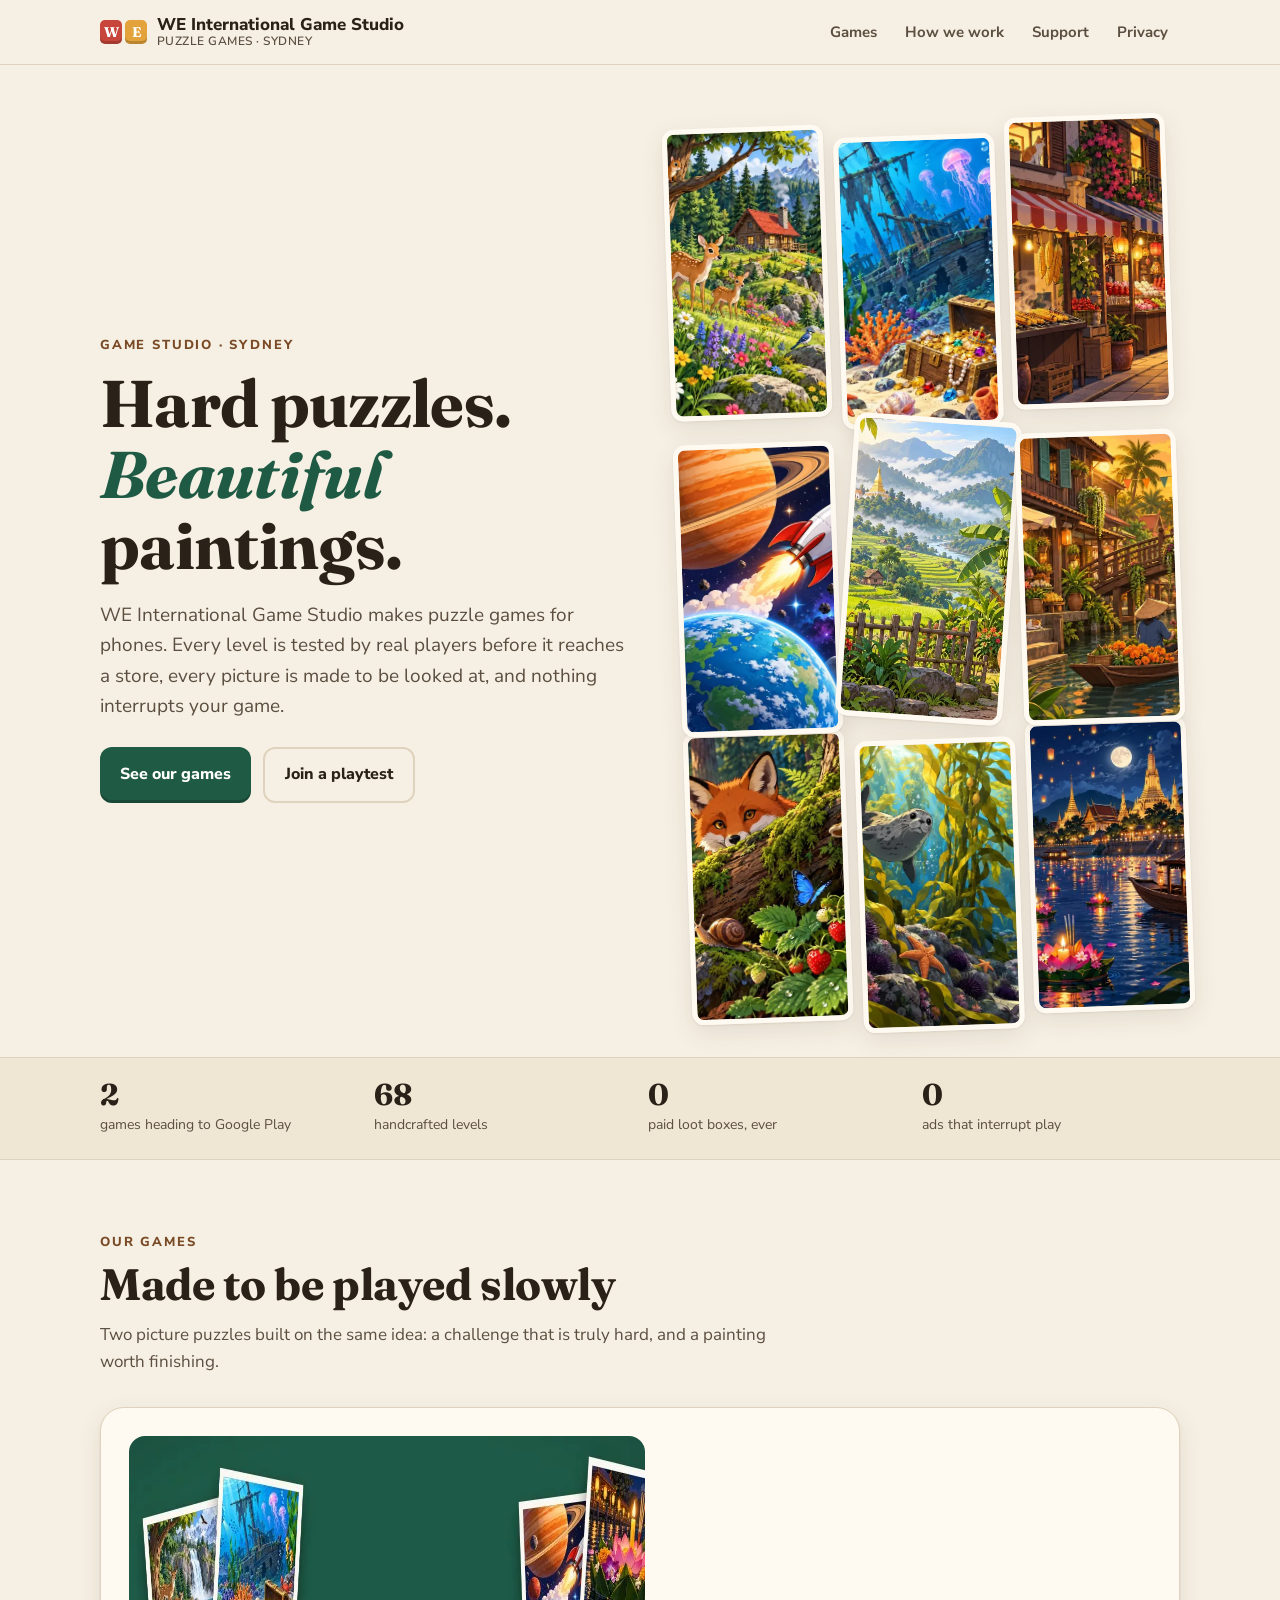
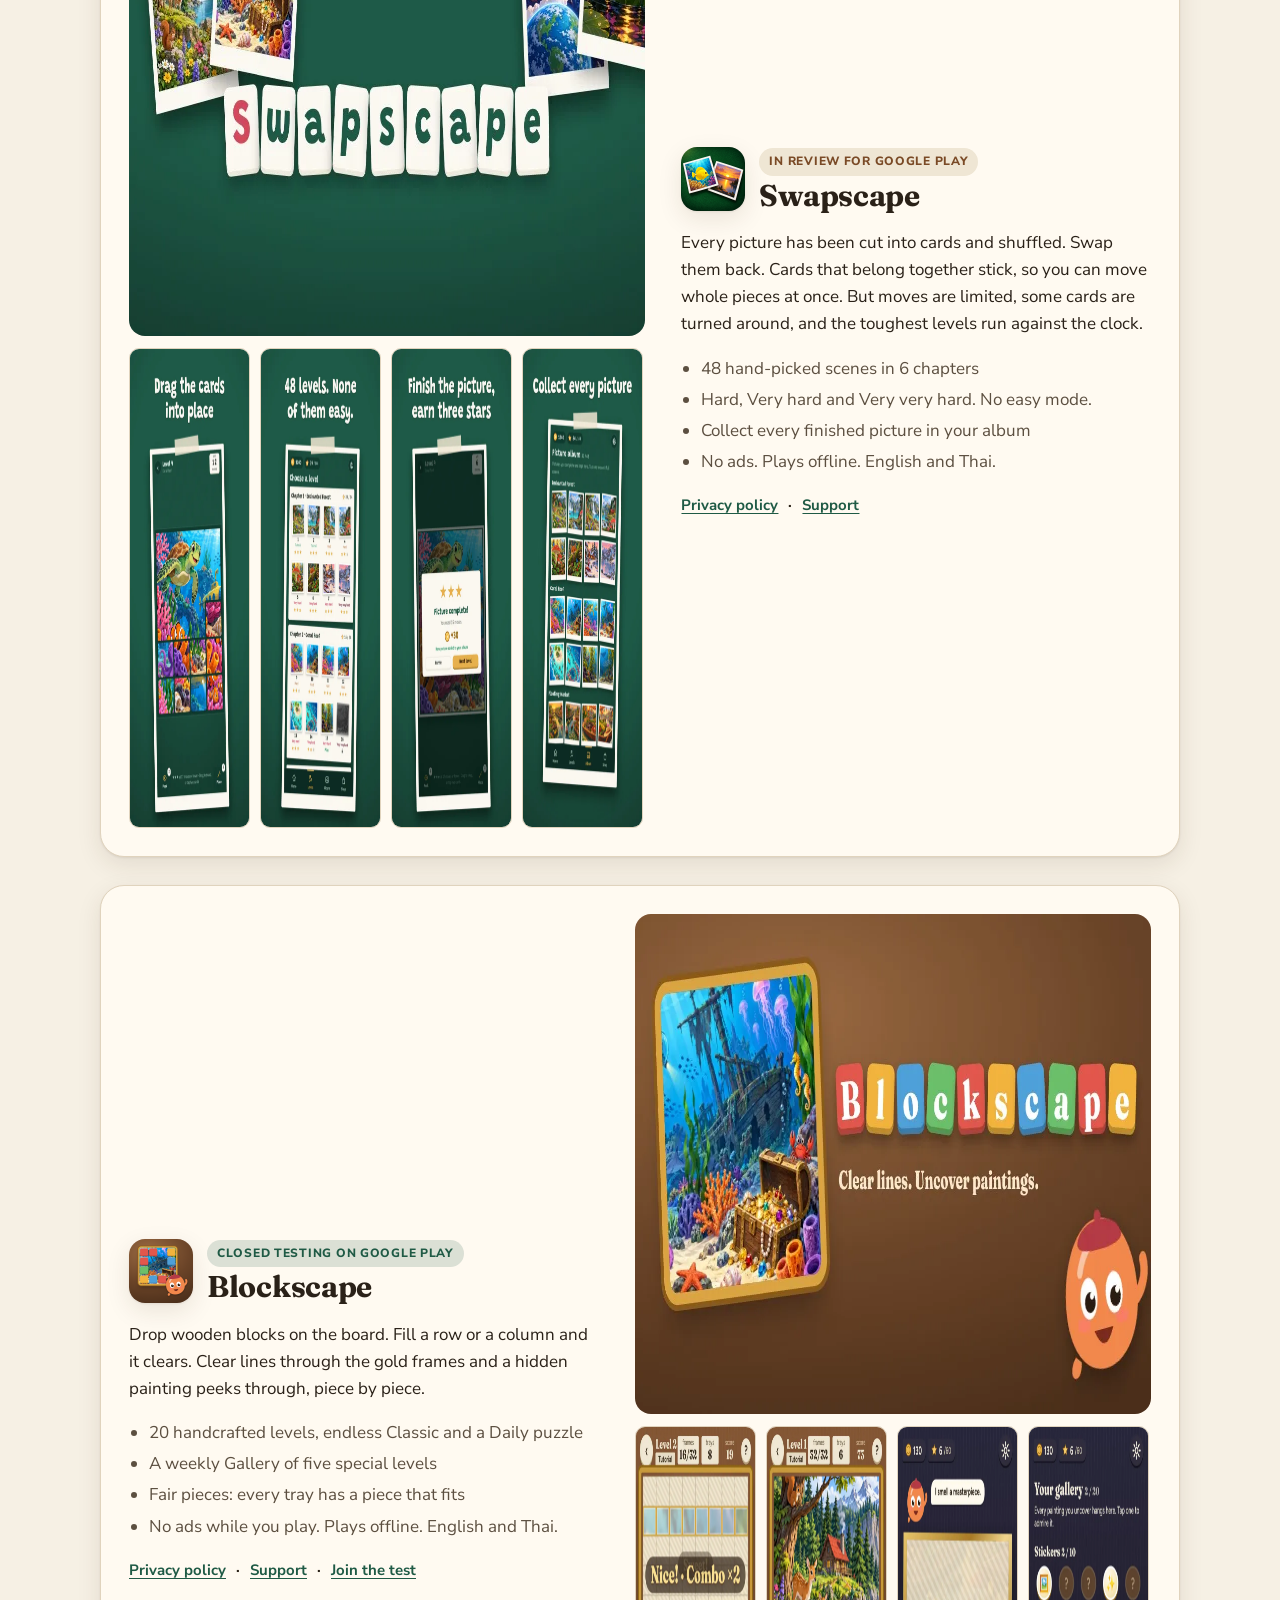
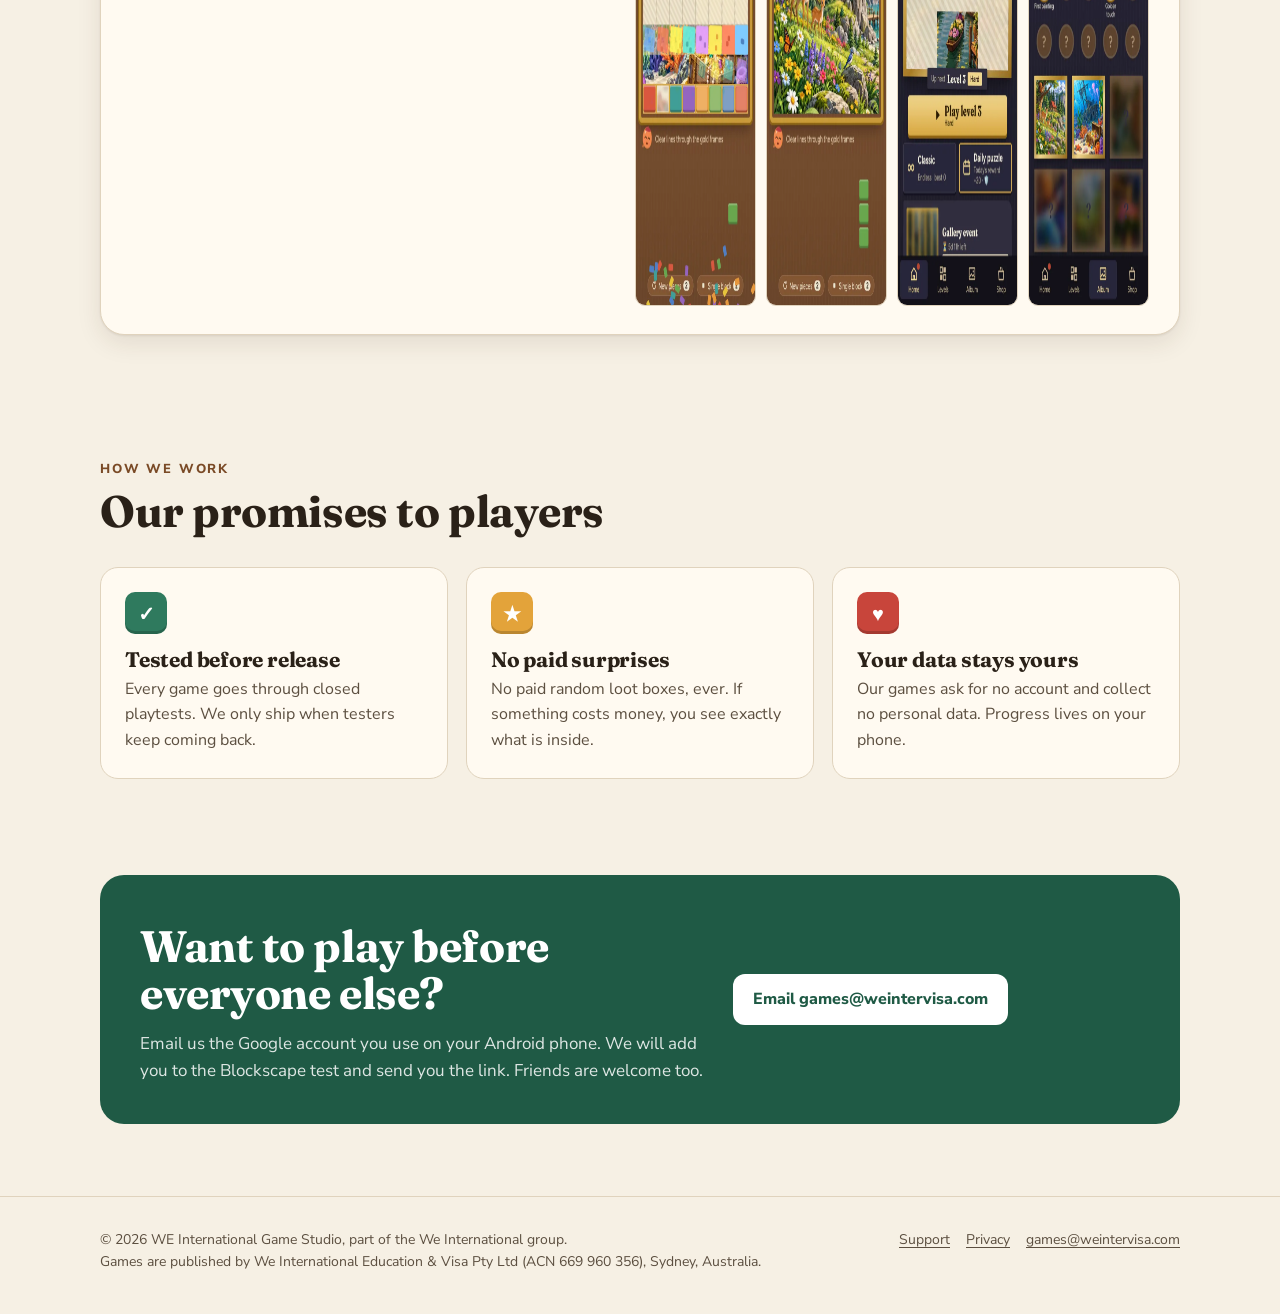
==== index.html @ 4d91bb36 "First version of weintergames.com: home, games, support, privacy (studio + Swapscape + Blockscape) C" ====
<!doctype html>
<html lang="en">
<head>
<meta charset="utf-8">
<meta name="viewport" content="width=device-width,initial-scale=1">
<title>WE International Game Studio · Picture puzzle games</title>
<meta name="description" content="WE International Game Studio makes hard, beautiful picture puzzle games for phones: Swapscape and Blockscape. No forced ads, no paid loot boxes.">
<link rel="canonical" href="https://weintergames.com/">
<meta property="og:title" content="WE International Game Studio · Picture puzzle games">
<meta property="og:description" content="WE International Game Studio makes hard, beautiful picture puzzle games for phones: Swapscape and Blockscape. No forced ads, no paid loot boxes.">
<meta property="og:image" content="https://weintergames.com/assets/img/swapscape-feature.webp">
<meta name="theme-color" content="#1f5a45">
<link rel="icon" href="assets/favicon.svg" type="image/svg+xml">
<link rel="preconnect" href="https://fonts.googleapis.com"><link rel="preconnect" href="https://fonts.gstatic.com" crossorigin>
<link href="https://fonts.googleapis.com/css2?family=Fraunces:ital,opsz,wght@0,9..144,600;0,9..144,700;1,9..144,600&family=Nunito+Sans:wght@400;600;700;800&display=swap" rel="stylesheet">
<link rel="stylesheet" href="assets/site.css">
</head>
<body>
<a class="skip" href="#main">Skip to content</a>
<header class="top"><div class="wrap">
<a class="brand" href="./" aria-label="WE International Game Studio home"><span class="mark" aria-hidden="true"><i>W</i><i>E</i></span><span>WE International Game Studio<small>PUZZLE GAMES · SYDNEY</small></span></a>
<nav aria-label="Main"><ul><li class=hide-sm><a href="#games">Games</a></li><li class=hide-sm><a href="#how">How we work</a></li><li><a href="support/">Support</a></li><li><a href="privacy/">Privacy</a></li></ul></nav>
</div></header>
<main id="main">
<section class="hero"><div class="wrap">
<div>
<div class="eyebrow">Game studio · Sydney</div>
<h1>Hard puzzles.<br><em>Beautiful</em> paintings.</h1>
<p class="lede">WE International Game Studio makes puzzle games for phones. Every level is tested by real players before it reaches a store, every picture is made to be looked at, and nothing interrupts your game.</p>
<div class="btns"><a class="btn primary" href="#games">See our games</a><a class="btn ghost" href="#test">Join a playtest</a></div>
</div>
<div class="mosaic" aria-hidden="true"><img src="assets/img/p-f1a.webp" alt="" width="260" height="292"><img src="assets/img/p-o2b.webp" alt="" width="260" height="292"><img src="assets/img/p-n3a.webp" alt="" width="260" height="292"><img src="assets/img/p-s1a.webp" alt="" width="260" height="292"><img src="assets/img/p-v2a.webp" alt="" width="260" height="292"><img src="assets/img/p-m3a.webp" alt="" width="260" height="292"><img src="assets/img/p-f3b.webp" alt="" width="260" height="292"><img src="assets/img/p-o4a.webp" alt="" width="260" height="292"><img src="assets/img/p-n1b.webp" alt="" width="260" height="292"></div>
</div></section>
<div class="stats"><div class="wrap"><ul>
<li><b>2</b><span>games heading to Google Play</span></li>
<li><b>68</b><span>handcrafted levels</span></li>
<li><b>0</b><span>paid loot boxes, ever</span></li>
<li><b>0</b><span>ads that interrupt play</span></li>
</ul></div></div>
<section class="block" id="games"><div class="wrap">
<div class="head"><div class="eyebrow">Our games</div><h2>Made to be played slowly</h2><p>Two picture puzzles built on the same idea: a challenge that is truly hard, and a painting worth finishing.</p></div>
<article class="game" id="swapscape">
<div class="media"><img class="feature" src="assets/img/swapscape-feature.webp" alt="Swapscape: Picture Swap artwork" width="1024" height="500" loading="lazy"><div class="shots"><img src="assets/img/swapscape-1-board.webp" alt="Swapscape screenshot" loading="lazy" width="270" height="480"><img src="assets/img/swapscape-2-map.webp" alt="Swapscape screenshot" loading="lazy" width="270" height="480"><img src="assets/img/swapscape-3-win.webp" alt="Swapscape screenshot" loading="lazy" width="270" height="480"><img src="assets/img/swapscape-4-album.webp" alt="Swapscape screenshot" loading="lazy" width="270" height="480"></div></div>
<div>
<div class="g-title"><img src="assets/img/swapscape-icon.png" alt="" width="64" height="64"><div><span class="tag">In review for Google Play</span><h3>Swapscape</h3></div></div>
<p>Every picture has been cut into cards and shuffled. Swap them back. Cards that belong together stick, so you can move whole pieces at once. But moves are limited, some cards are turned around, and the toughest levels run against the clock.</p>
<ul><li>48 hand-picked scenes in 6 chapters</li><li>Hard, Very hard and Very very hard. No easy mode.</li><li>Collect every finished picture in your album</li><li>No ads. Plays offline. English and Thai.</li></ul>
<div class="links"><a href="privacy/swapscape/">Privacy policy</a><span aria-hidden="true">·</span><a href="support/#swapscape">Support</a></div>
</div>
</article>
<article class="game flip" id="blockscape">
<div class="media"><img class="feature" src="assets/img/blockscape-feature.webp" alt="Blockscape: Block Puzzle Art artwork" width="1024" height="500" loading="lazy"><div class="shots"><img src="assets/img/blockscape-1-combo.webp" alt="Blockscape screenshot" loading="lazy" width="270" height="480"><img src="assets/img/blockscape-2-win.webp" alt="Blockscape screenshot" loading="lazy" width="270" height="480"><img src="assets/img/blockscape-3-dark.webp" alt="Blockscape screenshot" loading="lazy" width="270" height="480"><img src="assets/img/blockscape-4-album.webp" alt="Blockscape screenshot" loading="lazy" width="270" height="480"></div></div>
<div>
<div class="g-title"><img src="assets/img/blockscape-icon.png" alt="" width="64" height="64"><div><span class="tag live">Closed testing on Google Play</span><h3>Blockscape</h3></div></div>
<p>Drop wooden blocks on the board. Fill a row or a column and it clears. Clear lines through the gold frames and a hidden painting peeks through, piece by piece.</p>
<ul><li>20 handcrafted levels, endless Classic and a Daily puzzle</li><li>A weekly Gallery of five special levels</li><li>Fair pieces: every tray has a piece that fits</li><li>No ads while you play. Plays offline. English and Thai.</li></ul>
<div class="links"><a href="privacy/blockscape/">Privacy policy</a><span aria-hidden="true">·</span><a href="support/#blockscape">Support</a> <span aria-hidden="true">·</span><a href="#test">Join the test</a></div>
</div>
</article>
</div></section>
<section class="block" id="how" style="padding-top:24px"><div class="wrap">
<div class="head"><div class="eyebrow">How we work</div><h2>Our promises to players</h2></div>
<div class="principles">
<div class="card"><div class="ico" style="background:var(--green-2)">✓</div><h3>Tested before release</h3><p>Every game goes through closed playtests. We only ship when testers keep coming back.</p></div>
<div class="card"><div class="ico" style="background:var(--amber)">★</div><h3>No paid surprises</h3><p>No paid random loot boxes, ever. If something costs money, you see exactly what is inside.</p></div>
<div class="card"><div class="ico" style="background:var(--red)">♥</div><h3>Your data stays yours</h3><p>Our games ask for no account and collect no personal data. Progress lives on your phone.</p></div>
</div>
</div></section>
<section class="block" id="test" style="padding-top:24px"><div class="wrap">
<div class="contact">
<div><h2>Want to play before everyone else?</h2><p>Email us the Google account you use on your Android phone. We will add you to the Blockscape test and send you the link. Friends are welcome too.</p></div>
<div><a class="btn" href="mailto:games@weintervisa.com?subject=Playtest%20invite">Email games@weintervisa.com</a></div>
</div>
</div></section>
</main>
<footer><div class="wrap">
<div>© 2026 WE International Game Studio, part of the We International group.<br>Games are published by We International Education &amp; Visa Pty Ltd (ACN 669 960 356), Sydney, Australia.</div>
<ul><li><a href="support/">Support</a></li><li><a href="privacy/">Privacy</a></li><li><a href="mailto:games@weintervisa.com">games@weintervisa.com</a></li></ul>
</div></footer>
</body>
</html>
---- assets/site.css ----
:root{
  --paper:#f6f0e4; --paper-2:#efe6d4; --card:#fffaf1; --ink:#2a2118; --ink-2:#5c4f40; --line:#e0d3bd;
  --green:#1f5a45; --green-2:#2f7a5e; --wood:#7a4a26; --amber:#e3a33a; --red:#c8453b; --blue:#3f7fc1;
  --shadow:0 1px 2px rgba(60,40,20,.08),0 8px 24px rgba(60,40,20,.10);
  --radius:18px; --max:1120px;
  --display:"Fraunces",Georgia,serif; --body:"Nunito Sans",system-ui,-apple-system,"Segoe UI",sans-serif;
}
@media (prefers-color-scheme:dark){:root:not([data-theme="light"]){
  --paper:#17130f; --paper-2:#1f1a14; --card:#241e17; --ink:#f3eadb; --ink-2:#c3b49e; --line:#3a3027;
  --green:#5fbf95; --green-2:#7fd3ad; --wood:#d39a6a; --shadow:0 1px 2px rgba(0,0,0,.3),0 10px 28px rgba(0,0,0,.35);
}}
*{box-sizing:border-box}
html{scroll-behavior:smooth}
body{margin:0;background:var(--paper);color:var(--ink);font:17px/1.6 var(--body);-webkit-font-smoothing:antialiased}
img{max-width:100%;display:block}
a{color:var(--green);text-underline-offset:3px}
.wrap{max-width:var(--max);margin:0 auto;padding:0 20px}
.skip{position:absolute;left:-999px}.skip:focus{left:12px;top:12px;background:var(--card);padding:8px 12px;border-radius:8px;z-index:9}

/* header */
.top{position:sticky;top:0;z-index:5;background:color-mix(in srgb,var(--paper) 88%,transparent);backdrop-filter:blur(10px);border-bottom:1px solid var(--line)}
.top .wrap{display:flex;align-items:center;justify-content:space-between;height:64px;gap:16px}
.brand{display:flex;align-items:center;gap:10px;text-decoration:none;color:var(--ink);font-weight:800;line-height:1.1}
.brand small{display:block;font-weight:600;color:var(--ink-2);font-size:12px;letter-spacing:.04em}
.mark{display:flex;gap:3px}
.mark i{display:grid;place-items:center;width:22px;height:24px;border-radius:5px;font:700 14px/1 var(--display);font-style:normal;color:#fff;box-shadow:inset 0 -3px 0 rgba(0,0,0,.18)}
.mark i:nth-child(1){background:var(--red)}.mark i:nth-child(2){background:var(--amber)}
nav ul{display:flex;gap:4px;list-style:none;margin:0;padding:0}
nav a{display:block;padding:8px 12px;border-radius:10px;color:var(--ink-2);text-decoration:none;font-weight:700;font-size:15px}
nav a:hover,nav a[aria-current]{background:var(--paper-2);color:var(--ink)}
@media (max-width:640px){nav .hide-sm{display:none}.brand small{display:none}.brand{font-size:14px}nav a{padding:8px 9px;font-size:14px}.top .wrap{gap:8px}}

/* hero */
.hero{padding:56px 0 40px}
.hero .wrap{display:grid;grid-template-columns:1.05fr 1fr;gap:48px;align-items:center}
.eyebrow{font-weight:800;font-size:13px;letter-spacing:.14em;text-transform:uppercase;color:var(--wood)}
h1,h2,h3{font-family:var(--display);line-height:1.08;margin:0;letter-spacing:-.01em}
h1{font-size:clamp(40px,6vw,66px);font-weight:700;margin:12px 0 18px}
h1 em{font-style:italic;color:var(--green)}
.lede{font-size:19px;color:var(--ink-2);max-width:34em;margin:0 0 26px}
.btns{display:flex;flex-wrap:wrap;gap:12px}
.btn{display:inline-flex;align-items:center;gap:8px;padding:13px 20px;border-radius:12px;font-weight:800;text-decoration:none;font-size:16px;transition:transform .15s}
.btn:hover{transform:translateY(-1px)}
.btn.primary{background:var(--green);color:#fff;box-shadow:inset 0 -3px 0 rgba(0,0,0,.2)}
@media (prefers-color-scheme:dark){:root:not([data-theme="light"]) .btn.primary{color:#10261d}}
.btn.ghost{border:2px solid var(--line);color:var(--ink)}
.mosaic{display:grid;grid-template-columns:repeat(3,1fr);gap:10px;transform:rotate(-2deg)}
.mosaic img{border-radius:12px;aspect-ratio:1/1.12;object-fit:cover;box-shadow:var(--shadow);border:5px solid var(--card)}
.mosaic img:nth-child(2n){transform:translateY(14px)}
.mosaic img:nth-child(5){transform:rotate(6deg) scale(1.04)}
@media (max-width:860px){.hero .wrap{grid-template-columns:1fr;gap:32px}.mosaic{max-width:440px}}

/* stats */
.stats{border-block:1px solid var(--line);background:var(--paper-2)}
.stats ul{display:grid;grid-template-columns:repeat(4,1fr);list-style:none;margin:0;padding:22px 0;gap:16px}
.stats b{display:block;font:700 30px/1 var(--display);color:var(--ink)}
.stats span{font-size:14px;color:var(--ink-2)}
@media (max-width:640px){.stats ul{grid-template-columns:repeat(2,1fr)}}

/* sections */
section.block{padding:72px 0}
.head{max-width:40em;margin-bottom:32px}
h2{font-size:clamp(30px,4vw,44px);font-weight:700;margin:8px 0 12px}
.head p{color:var(--ink-2);margin:0}

.game{display:grid;grid-template-columns:1.1fr 1fr;gap:36px;align-items:center;background:var(--card);border:1px solid var(--line);border-radius:24px;padding:28px;box-shadow:var(--shadow);margin-bottom:28px}
.game.flip{grid-template-columns:1fr 1.1fr}.game.flip .media{order:2}
.game .feature{border-radius:16px;width:100%}
.shots{display:flex;gap:10px;margin-top:12px}
.shots img{width:calc(25% - 8px);border-radius:10px;border:1px solid var(--line)}
.g-title{display:flex;align-items:center;gap:14px;margin-bottom:10px}
.g-title img{width:64px;height:64px;border-radius:16px;box-shadow:var(--shadow)}
.g-title h3{font-size:30px}
.tag{display:inline-block;font-size:12px;font-weight:800;letter-spacing:.06em;text-transform:uppercase;padding:4px 10px;border-radius:99px;background:var(--paper-2);color:var(--wood);margin-bottom:4px}
.tag.live{background:color-mix(in srgb,var(--green) 16%,transparent);color:var(--green)}
.game ul{padding-left:20px;margin:12px 0 18px;color:var(--ink-2)}
.game li{margin:4px 0}
.links{display:flex;flex-wrap:wrap;gap:10px;font-weight:700;font-size:15px}
@media (max-width:860px){.game,.game.flip{grid-template-columns:1fr;padding:20px}.game.flip .media{order:0}}

.principles{display:grid;grid-template-columns:repeat(3,1fr);gap:18px}
.card{background:var(--card);border:1px solid var(--line);border-radius:var(--radius);padding:24px}
.card .ico{width:42px;height:42px;border-radius:10px;display:grid;place-items:center;font:700 20px var(--display);color:#fff;margin-bottom:14px;box-shadow:inset 0 -3px 0 rgba(0,0,0,.18)}
.card h3{font-size:21px;margin-bottom:6px}
.card p{margin:0;color:var(--ink-2);font-size:16px}
@media (max-width:860px){.principles{grid-template-columns:1fr}}

.contact{background:var(--green);color:#fff;border-radius:24px;padding:40px;display:grid;grid-template-columns:1.4fr 1fr;gap:24px;align-items:center}
.contact h2{color:#fff}.contact p{color:rgba(255,255,255,.85);margin:0}
.contact a.btn{background:#fff;color:var(--green)}
@media (prefers-color-scheme:dark){:root:not([data-theme="light"]) .contact{background:#1d3b2f}:root:not([data-theme="light"]) .contact a.btn{color:#1d3b2f}}
@media (max-width:760px){.contact{grid-template-columns:1fr;padding:28px}}

/* legal pages */
.doc{max-width:760px;margin:0 auto;padding:48px 20px 72px}
.doc h1{font-size:clamp(34px,5vw,48px)}
.doc h2{font-size:26px;margin:36px 0 8px}
.doc .meta{color:var(--ink-2);font-size:15px}
.doc .lang{display:flex;gap:8px;margin:18px 0 8px}
.doc .lang a{padding:6px 12px;border-radius:99px;border:1px solid var(--line);text-decoration:none;font-weight:700;font-size:14px}
.doc hr{border:0;border-top:1px solid var(--line);margin:48px 0}
.doc dl{margin:0}.doc dt{font-weight:800;margin-top:16px}.doc dd{margin:2px 0 0;color:var(--ink-2)}
.list{display:grid;gap:12px;padding:0;list-style:none}
.list a{display:flex;align-items:center;gap:14px;background:var(--card);border:1px solid var(--line);border-radius:14px;padding:14px;text-decoration:none;color:var(--ink);font-weight:800}
.list img{width:44px;height:44px;border-radius:11px}

footer{border-top:1px solid var(--line);padding:32px 0 40px;color:var(--ink-2);font-size:14px}
footer .wrap{display:flex;flex-wrap:wrap;justify-content:space-between;gap:16px}
footer a{color:var(--ink-2)}
footer ul{display:flex;gap:16px;list-style:none;padding:0;margin:0}
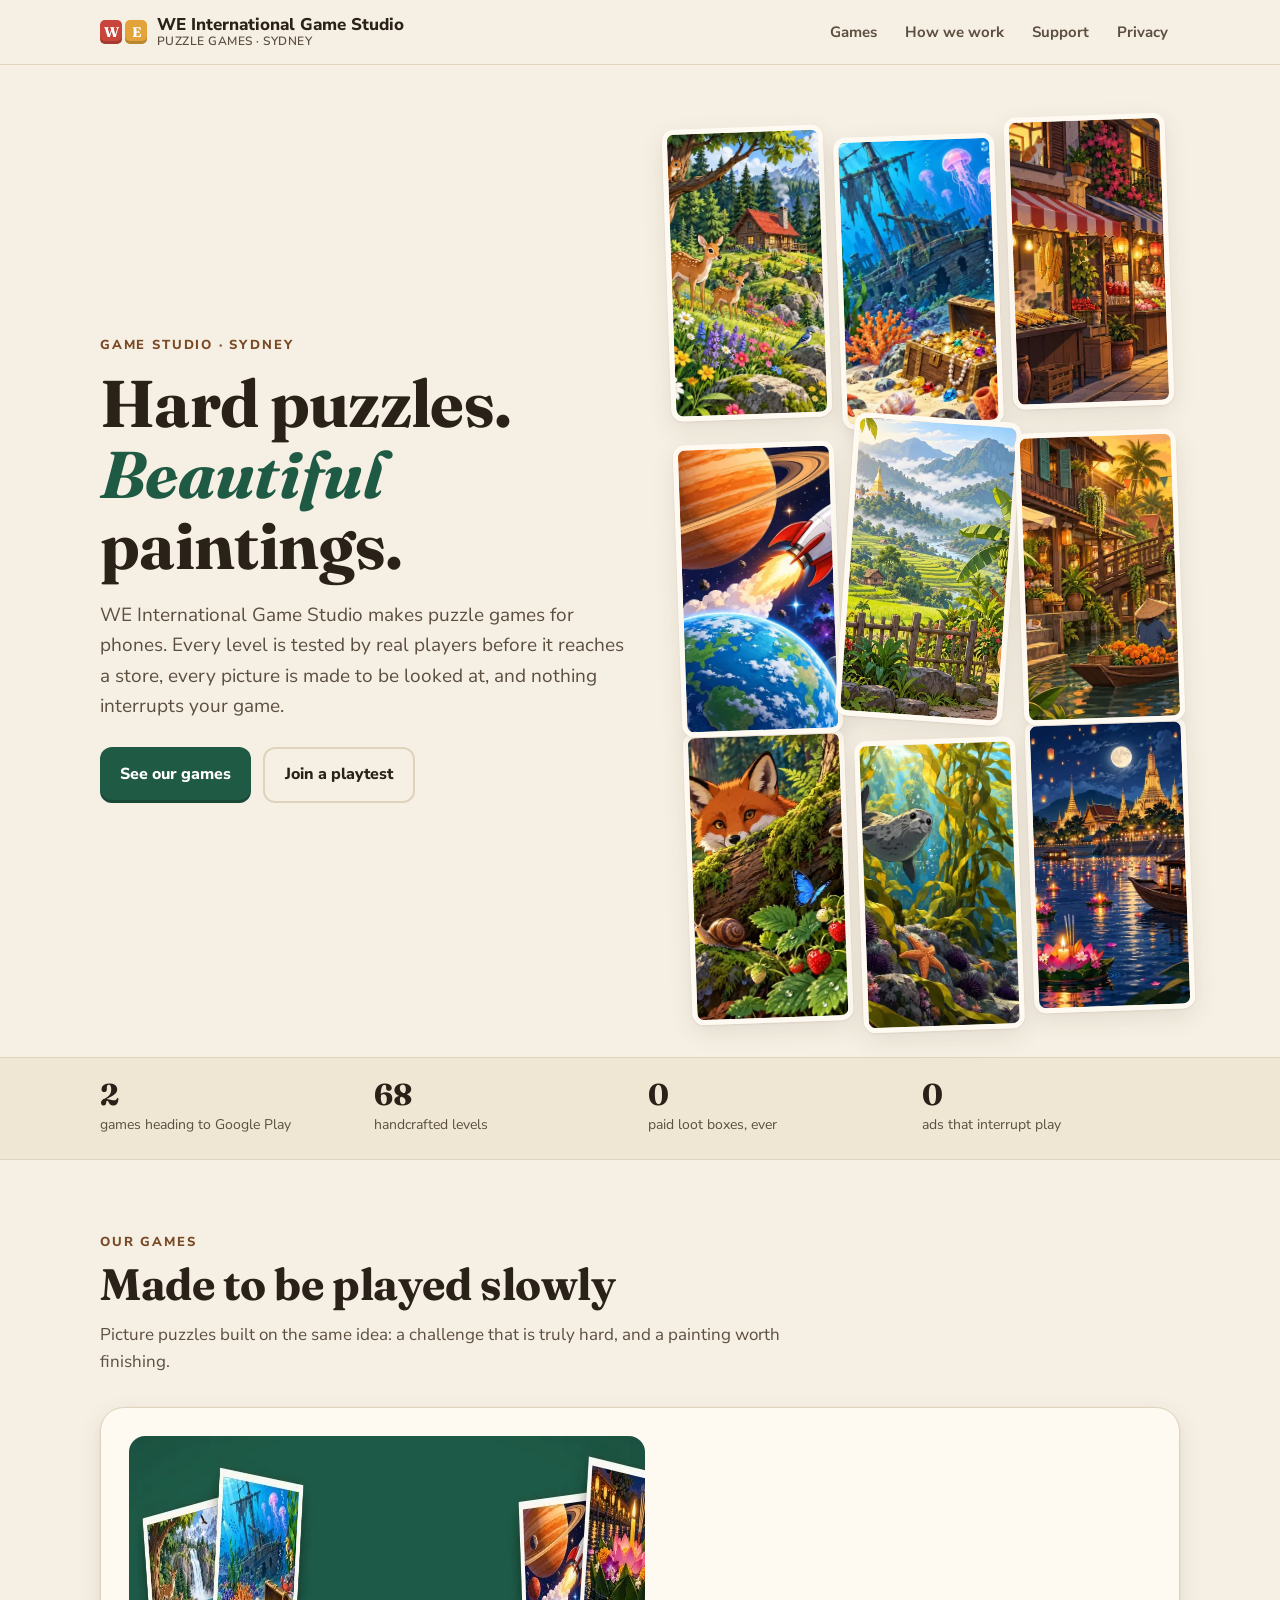
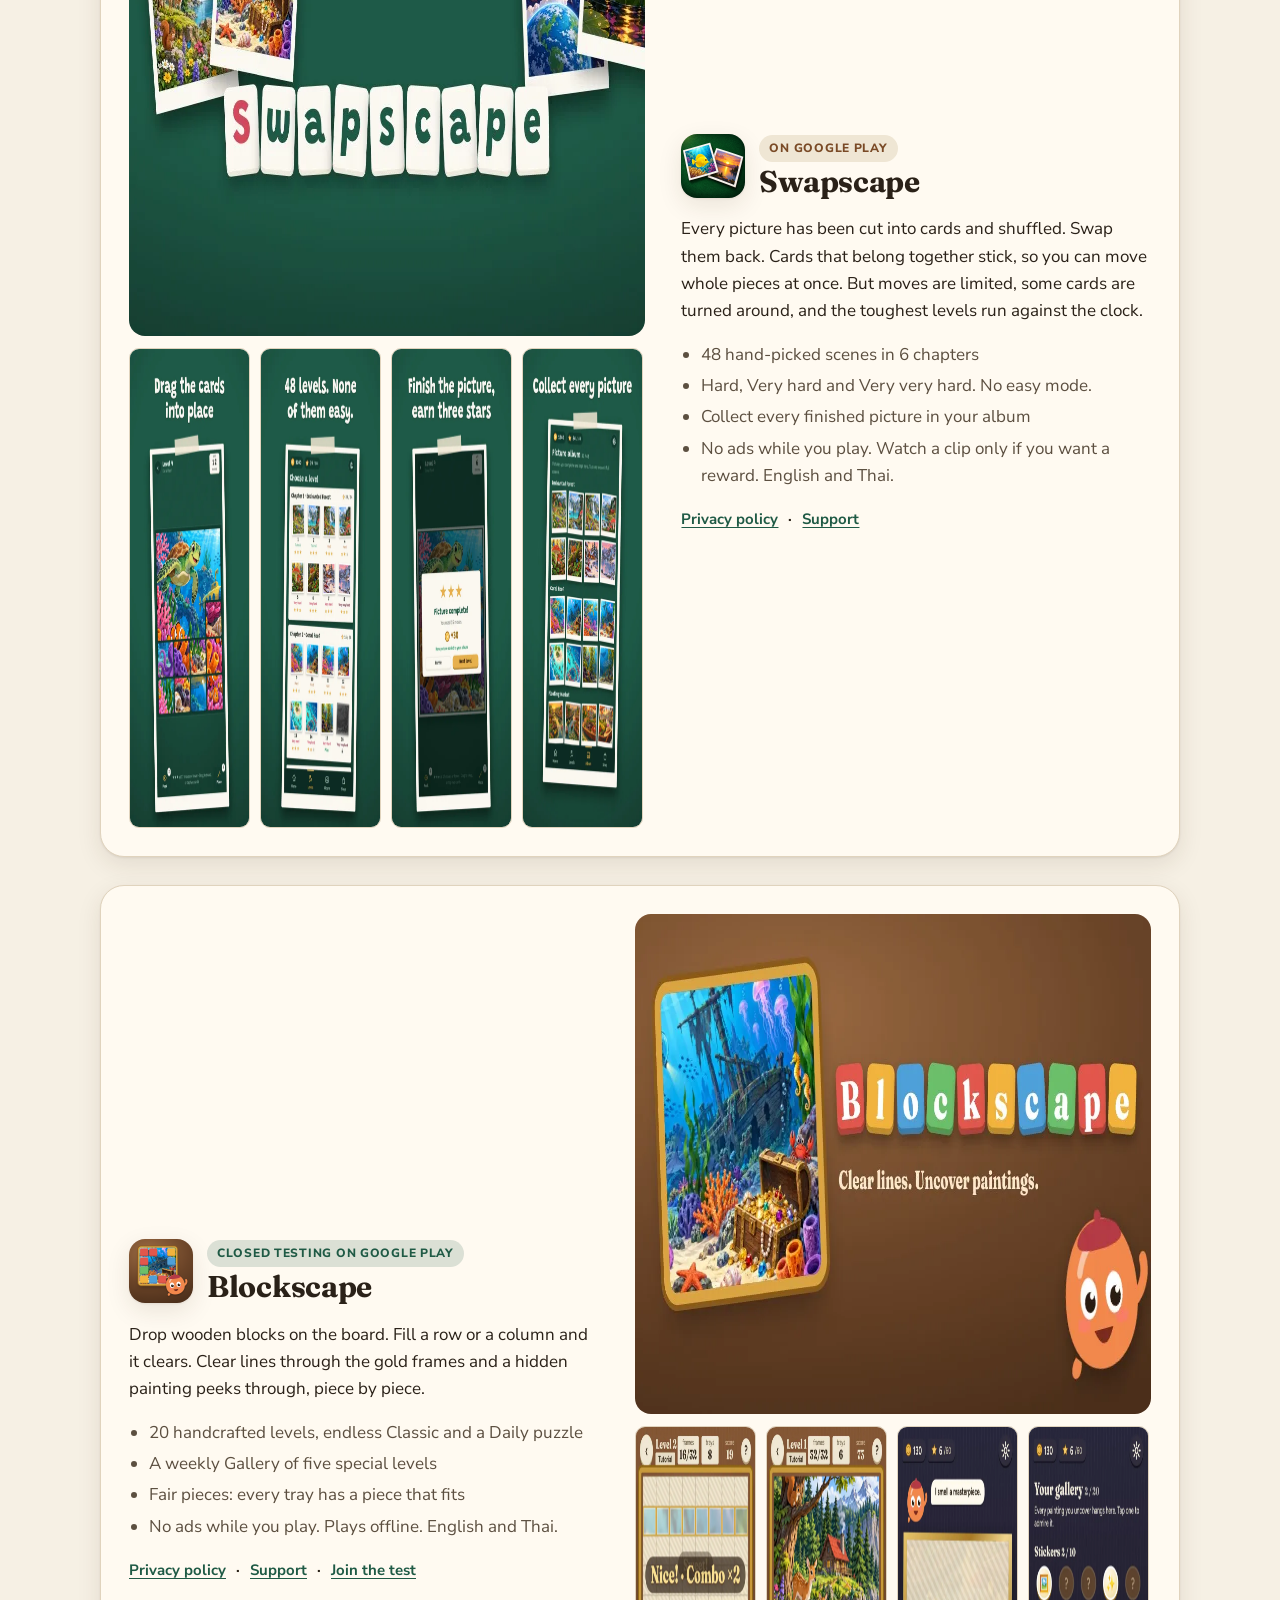
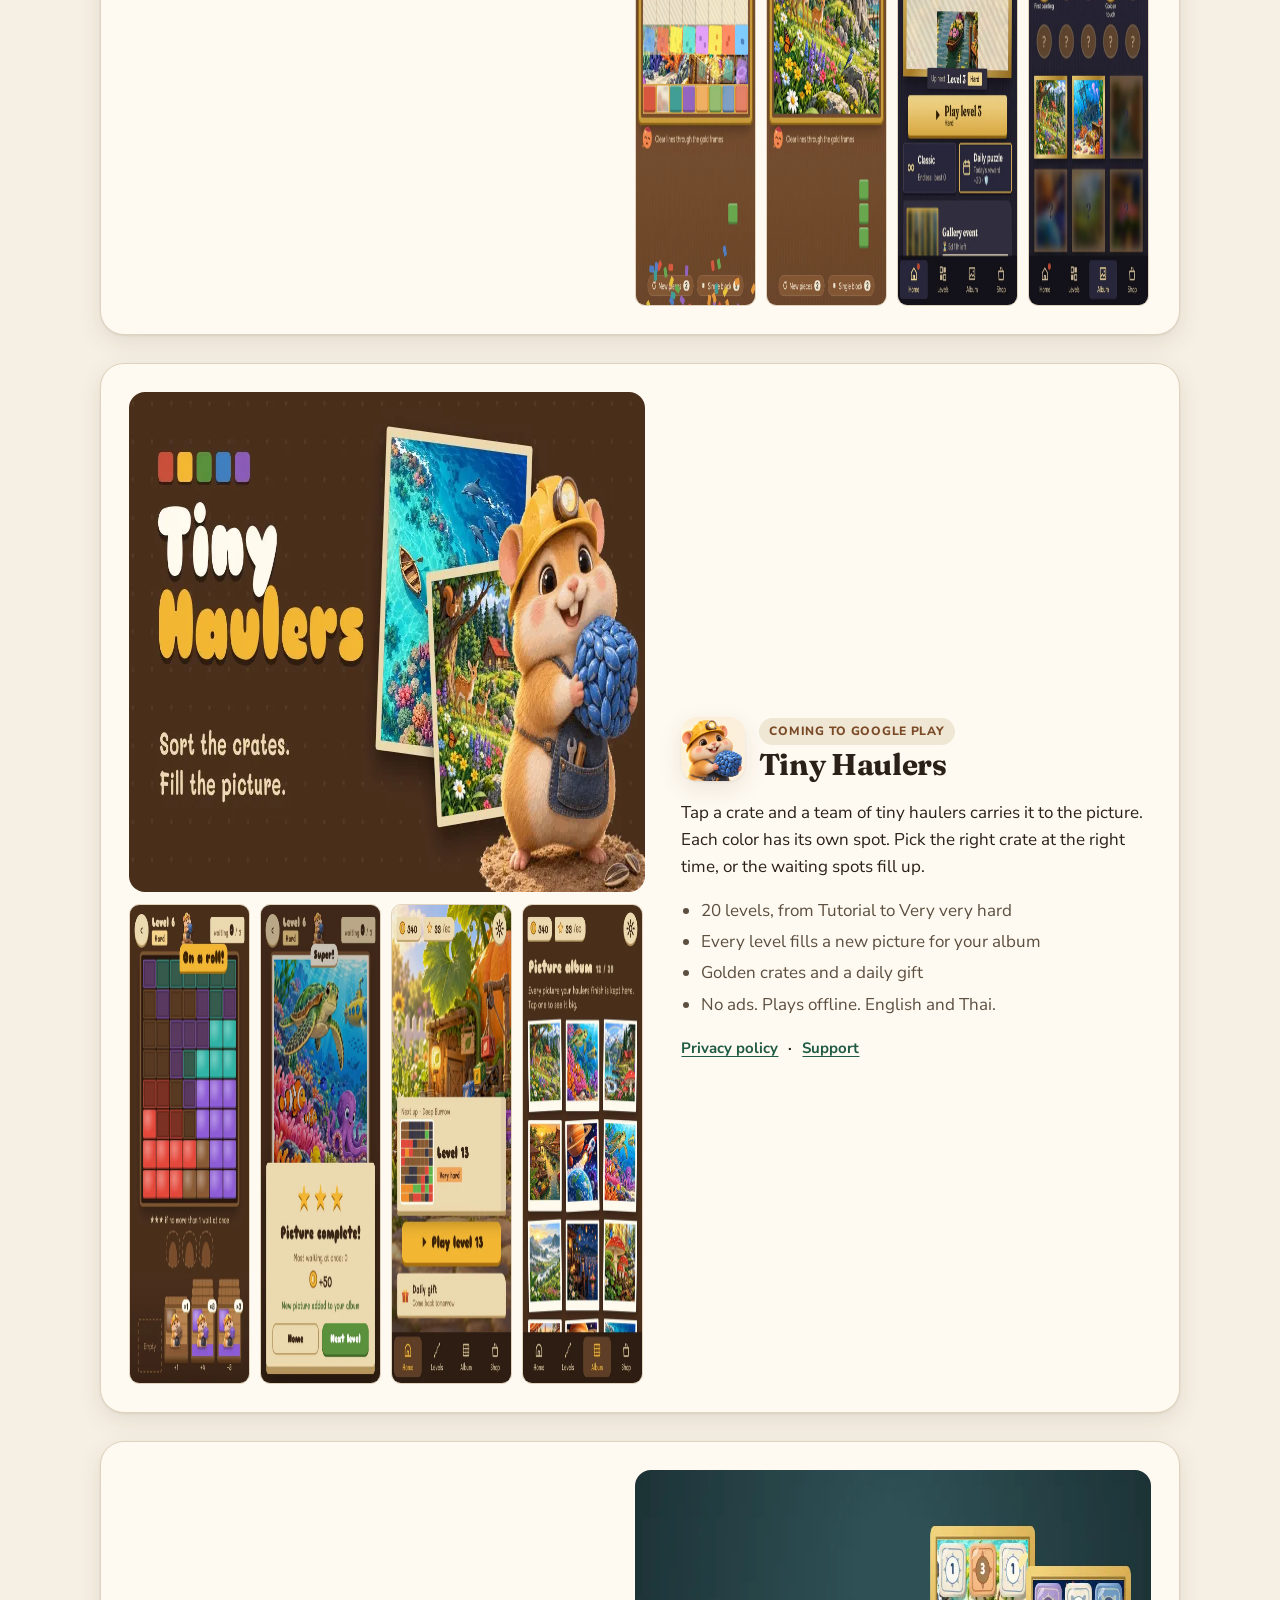
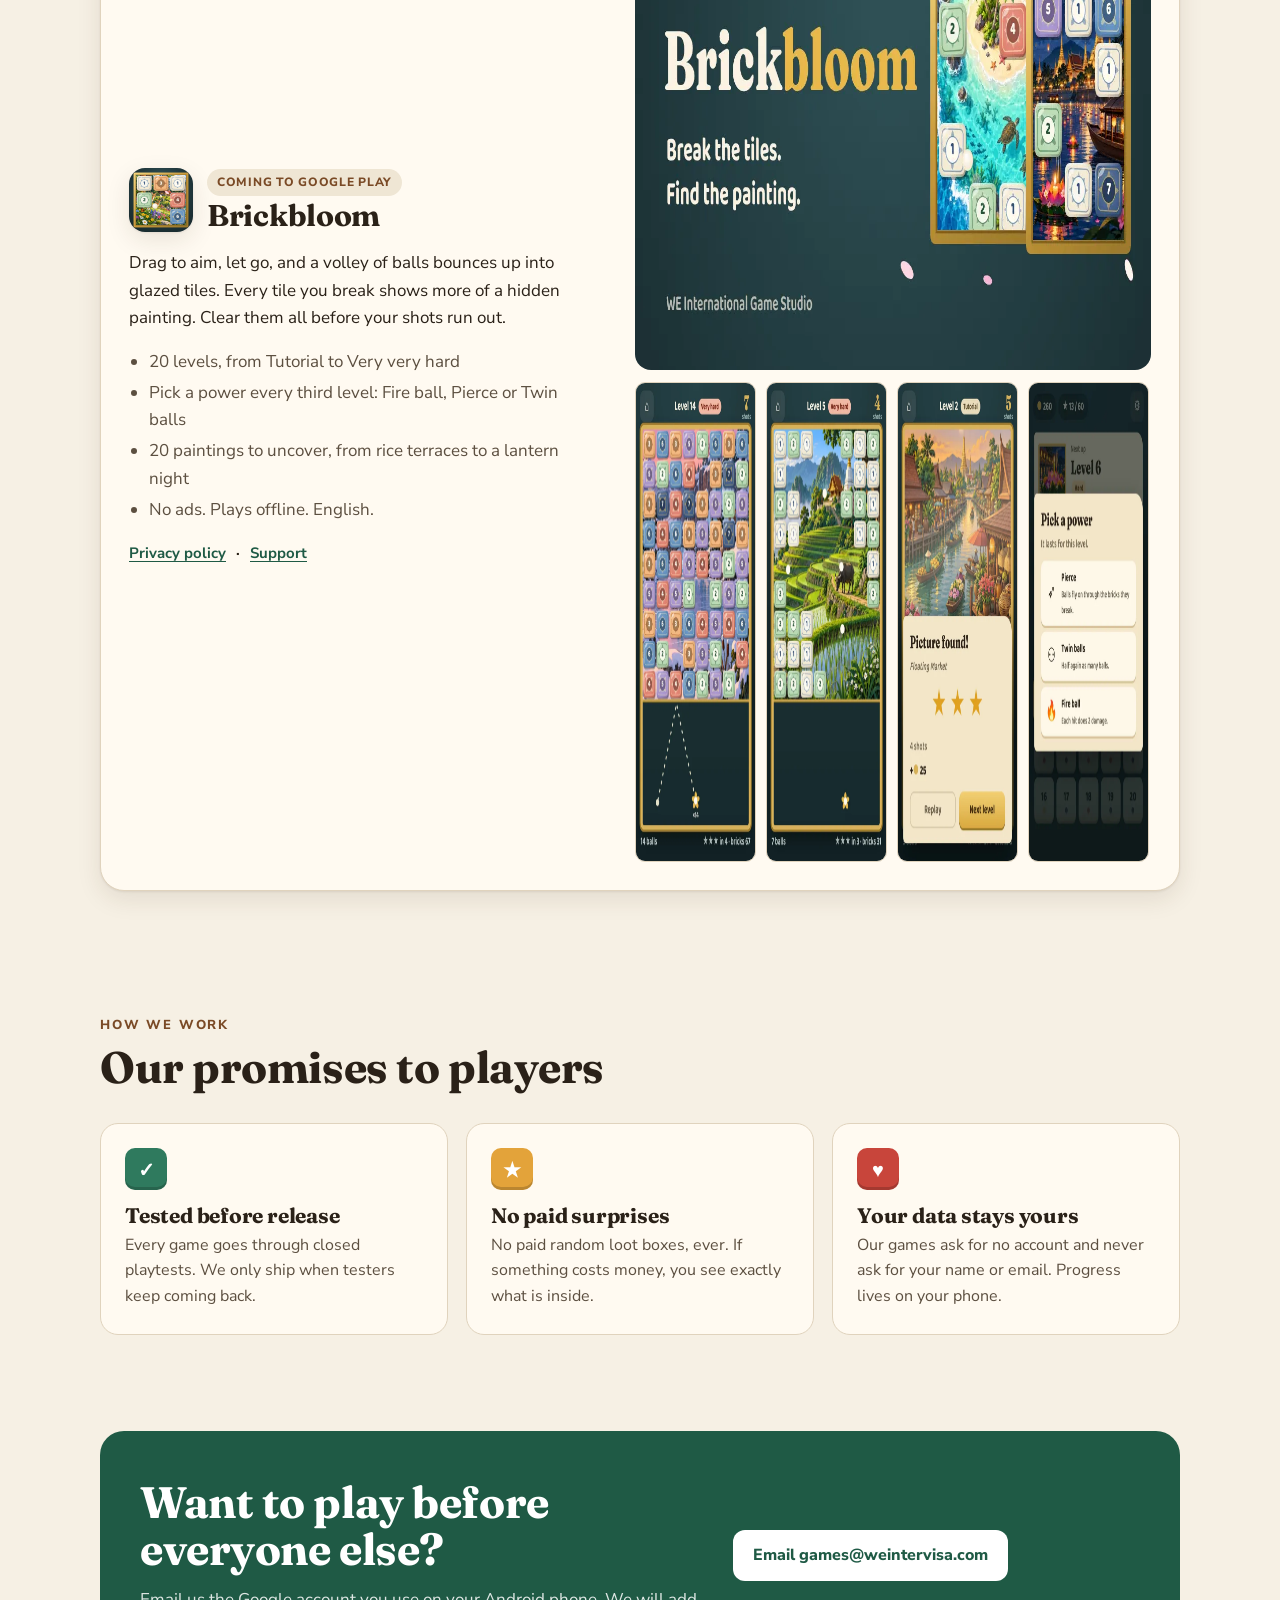
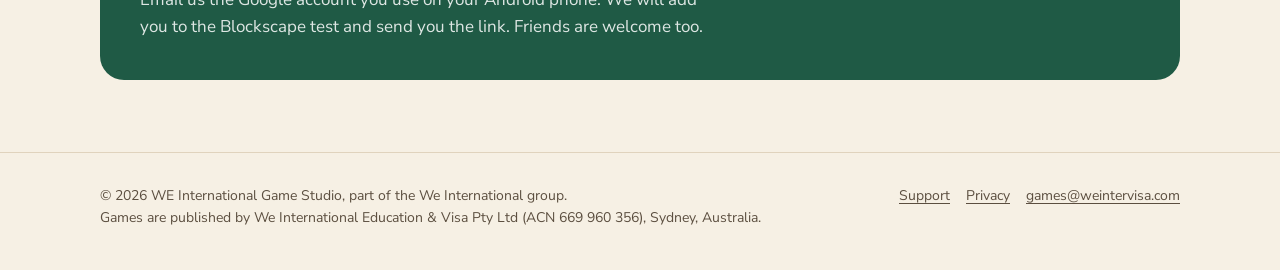
==== commit eadead38: "Deploy site from studio2-games main: Swapscape privacy with ads section (19 Nov), Tiny Haulers and B" ====
--- a/index.html
+++ b/index.html
@@ -38,13 +38,13 @@
 <li><b>0</b><span>ads that interrupt play</span></li>
 </ul></div></div>
 <section class="block" id="games"><div class="wrap">
-<div class="head"><div class="eyebrow">Our games</div><h2>Made to be played slowly</h2><p>Two picture puzzles built on the same idea: a challenge that is truly hard, and a painting worth finishing.</p></div>
+<div class="head"><div class="eyebrow">Our games</div><h2>Made to be played slowly</h2><p>Picture puzzles built on the same idea: a challenge that is truly hard, and a painting worth finishing.</p></div>
 <article class="game" id="swapscape">
 <div class="media"><img class="feature" src="assets/img/swapscape-feature.webp" alt="Swapscape: Picture Swap artwork" width="1024" height="500" loading="lazy"><div class="shots"><img src="assets/img/swapscape-1-board.webp" alt="Swapscape screenshot" loading="lazy" width="270" height="480"><img src="assets/img/swapscape-2-map.webp" alt="Swapscape screenshot" loading="lazy" width="270" height="480"><img src="assets/img/swapscape-3-win.webp" alt="Swapscape screenshot" loading="lazy" width="270" height="480"><img src="assets/img/swapscape-4-album.webp" alt="Swapscape screenshot" loading="lazy" width="270" height="480"></div></div>
 <div>
-<div class="g-title"><img src="assets/img/swapscape-icon.png" alt="" width="64" height="64"><div><span class="tag">In review for Google Play</span><h3>Swapscape</h3></div></div>
+<div class="g-title"><img src="assets/img/swapscape-icon.png" alt="" width="64" height="64"><div><span class="tag">On Google Play</span><h3>Swapscape</h3></div></div>
 <p>Every picture has been cut into cards and shuffled. Swap them back. Cards that belong together stick, so you can move whole pieces at once. But moves are limited, some cards are turned around, and the toughest levels run against the clock.</p>
-<ul><li>48 hand-picked scenes in 6 chapters</li><li>Hard, Very hard and Very very hard. No easy mode.</li><li>Collect every finished picture in your album</li><li>No ads. Plays offline. English and Thai.</li></ul>
+<ul><li>48 hand-picked scenes in 6 chapters</li><li>Hard, Very hard and Very very hard. No easy mode.</li><li>Collect every finished picture in your album</li><li>No ads while you play. Watch a clip only if you want a reward. English and Thai.</li></ul>
 <div class="links"><a href="privacy/swapscape/">Privacy policy</a><span aria-hidden="true">·</span><a href="support/#swapscape">Support</a></div>
 </div>
 </article>
@@ -57,13 +57,31 @@
 <div class="links"><a href="privacy/blockscape/">Privacy policy</a><span aria-hidden="true">·</span><a href="support/#blockscape">Support</a> <span aria-hidden="true">·</span><a href="#test">Join the test</a></div>
 </div>
 </article>
+<article class="game" id="haulers">
+<div class="media"><img class="feature" src="assets/img/haulers-feature.webp" alt="Tiny Haulers: Crate Sort artwork" width="1024" height="500" loading="lazy"><div class="shots"><img src="assets/img/haulers-1-play.webp" alt="Tiny Haulers screenshot" loading="lazy" width="270" height="480"><img src="assets/img/haulers-2-win.webp" alt="Tiny Haulers screenshot" loading="lazy" width="270" height="480"><img src="assets/img/haulers-3-home.webp" alt="Tiny Haulers screenshot" loading="lazy" width="270" height="480"><img src="assets/img/haulers-5-album.webp" alt="Tiny Haulers screenshot" loading="lazy" width="270" height="480"></div></div>
+<div>
+<div class="g-title"><img src="assets/img/haulers-icon.png" alt="" width="64" height="64"><div><span class="tag">Coming to Google Play</span><h3>Tiny Haulers</h3></div></div>
+<p>Tap a crate and a team of tiny haulers carries it to the picture. Each color has its own spot. Pick the right crate at the right time, or the waiting spots fill up.</p>
+<ul><li>20 levels, from Tutorial to Very very hard</li><li>Every level fills a new picture for your album</li><li>Golden crates and a daily gift</li><li>No ads. Plays offline. English and Thai.</li></ul>
+<div class="links"><a href="privacy/haulers/">Privacy policy</a><span aria-hidden="true">·</span><a href="support/#haulers">Support</a></div>
+</div>
+</article>
+<article class="game flip" id="brickbloom">
+<div class="media"><img class="feature" src="assets/img/brickbloom-feature.webp" alt="Brickbloom: Brick Breaker Art artwork" width="1024" height="500" loading="lazy"><div class="shots"><img src="assets/img/brickbloom-1-aim.webp" alt="Brickbloom screenshot" loading="lazy" width="270" height="480"><img src="assets/img/brickbloom-2-volley.webp" alt="Brickbloom screenshot" loading="lazy" width="270" height="480"><img src="assets/img/brickbloom-3-win.webp" alt="Brickbloom screenshot" loading="lazy" width="270" height="480"><img src="assets/img/brickbloom-4-power.webp" alt="Brickbloom screenshot" loading="lazy" width="270" height="480"></div></div>
+<div>
+<div class="g-title"><img src="assets/img/brickbloom-icon.png" alt="" width="64" height="64"><div><span class="tag">Coming to Google Play</span><h3>Brickbloom</h3></div></div>
+<p>Drag to aim, let go, and a volley of balls bounces up into glazed tiles. Every tile you break shows more of a hidden painting. Clear them all before your shots run out.</p>
+<ul><li>20 levels, from Tutorial to Very very hard</li><li>Pick a power every third level: Fire ball, Pierce or Twin balls</li><li>20 paintings to uncover, from rice terraces to a lantern night</li><li>No ads. Plays offline. English.</li></ul>
+<div class="links"><a href="privacy/brickbloom/">Privacy policy</a><span aria-hidden="true">·</span><a href="support/#brickbloom">Support</a></div>
+</div>
+</article>
 </div></section>
 <section class="block" id="how" style="padding-top:24px"><div class="wrap">
 <div class="head"><div class="eyebrow">How we work</div><h2>Our promises to players</h2></div>
 <div class="principles">
 <div class="card"><div class="ico" style="background:var(--green-2)">✓</div><h3>Tested before release</h3><p>Every game goes through closed playtests. We only ship when testers keep coming back.</p></div>
 <div class="card"><div class="ico" style="background:var(--amber)">★</div><h3>No paid surprises</h3><p>No paid random loot boxes, ever. If something costs money, you see exactly what is inside.</p></div>
-<div class="card"><div class="ico" style="background:var(--red)">♥</div><h3>Your data stays yours</h3><p>Our games ask for no account and collect no personal data. Progress lives on your phone.</p></div>
+<div class="card"><div class="ico" style="background:var(--red)">♥</div><h3>Your data stays yours</h3><p>Our games ask for no account and never ask for your name or email. Progress lives on your phone.</p></div>
 </div>
 </div></section>
 <section class="block" id="test" style="padding-top:24px"><div class="wrap">
